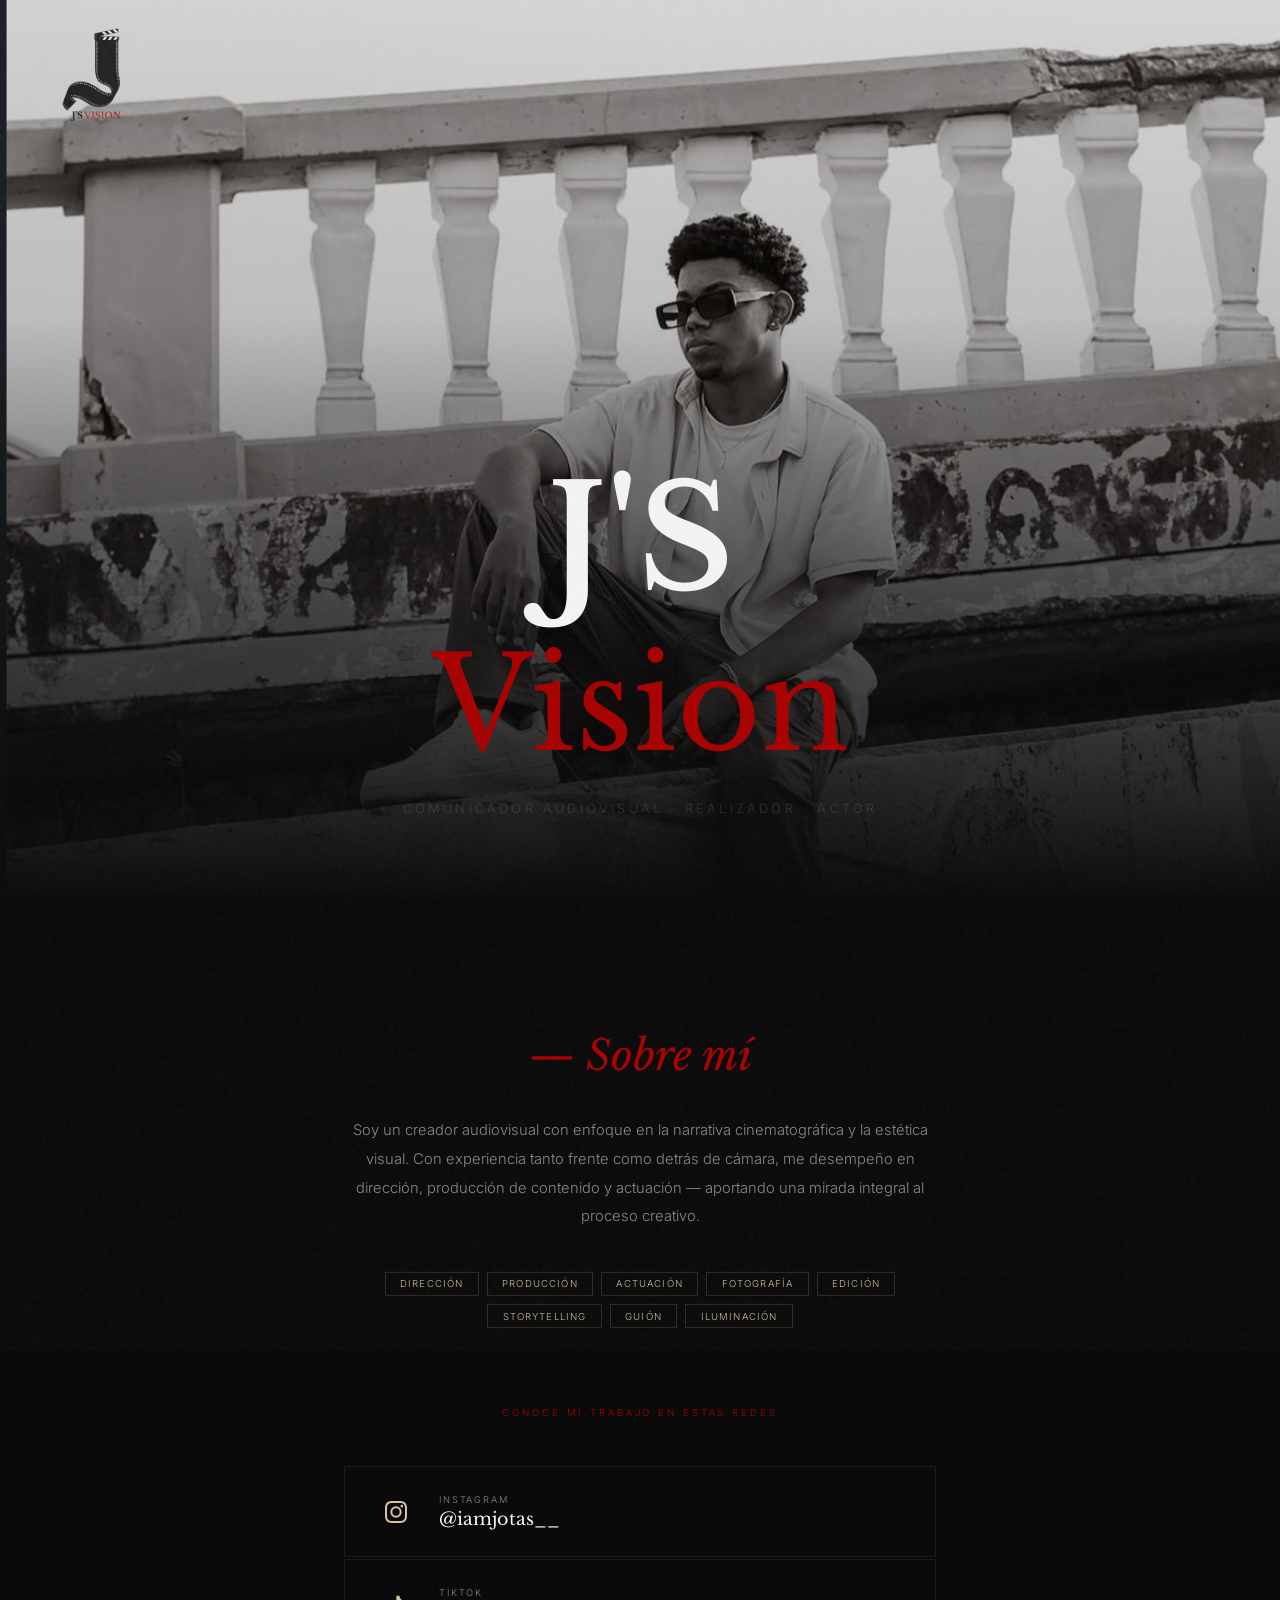
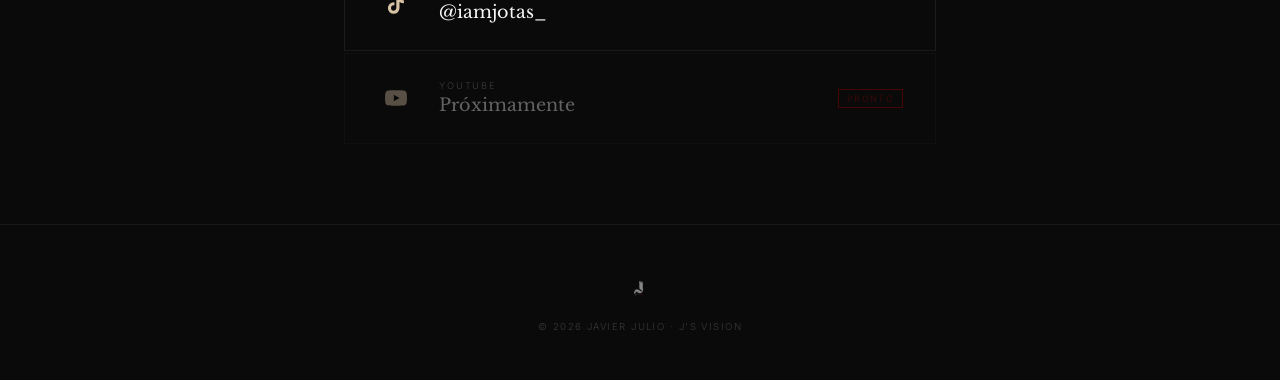
==== index.html @ 52801b34 "feat: portfolio cinematográfico J's Vision" ====
<!DOCTYPE html>
<html lang="es">
<head>
  <meta charset="UTF-8" />
  <meta name="viewport" content="width=device-width, initial-scale=1.0" />
  <title>J's Vision — @iamjotas__</title>

  <link rel="preconnect" href="https://fonts.googleapis.com" />
  <link rel="preconnect" href="https://fonts.gstatic.com" crossorigin />
  <link href="https://fonts.googleapis.com/css2?family=Libre+Baskerville:ital,wght@0,400;0,700;1,400&family=Inter:wght@300;400&display=swap" rel="stylesheet" />

  <script src="https://cdnjs.cloudflare.com/ajax/libs/gsap/3.12.5/gsap.min.js"></script>

  <style>
    *, *::before, *::after { box-sizing: border-box; margin: 0; padding: 0; }

    :root {
      --black: #0A0A0A;
      --wine:  #AB0000;
      --beige: #D8C3A5;
      --white: #F5F5F5;
      --dim:   rgba(245,245,245,0.55);
    }

    html, body {
      background: var(--black);
      color: var(--white);
      font-family: 'Inter', sans-serif;
      font-weight: 300;
      overflow-x: hidden;
    }

    /* ── GRAIN ── */
    body::before {
      content: '';
      position: fixed;
      inset: -50%;
      width: 200%; height: 200%;
      pointer-events: none;
      z-index: 9999;
      opacity: 0.035;
      background-image: url("data:image/svg+xml,%3Csvg viewBox='0 0 512 512' xmlns='http://www.w3.org/2000/svg'%3E%3Cfilter id='n'%3E%3CfeTurbulence type='fractalNoise' baseFrequency='0.75' numOctaves='4' stitchTiles='stitch'/%3E%3C/filter%3E%3Crect width='100%25' height='100%25' filter='url(%23n)'/%3E%3C/svg%3E");
      animation: grain 0.9s steps(2) infinite;
    }
    @keyframes grain {
      0%,100%{transform:translate(0,0)} 20%{transform:translate(2%,3%)}
      40%{transform:translate(-3%,1%)} 60%{transform:translate(3%,-1%)}
      80%{transform:translate(-2%,2%)}
    }

    /* ══════════════════════════════
       HERO
    ══════════════════════════════ */
    .hero {
      position: relative;
      width: 100%;
      height: 100svh;
      min-height: 600px;
      overflow: hidden;
    }

    /* Foto de fondo */
    .hero-photo {
      position: absolute;
      inset: 0;
      background-image: url('assets/hero.jpeg');
      background-size: cover;
      background-position: center 25%;
      transform: scale(1.04);
      transition: transform 8s ease-out;
    }
    .hero-photo.loaded { transform: scale(1); }

    /* Degradado negro hacia abajo */
    .hero-gradient {
      position: absolute;
      inset: 0;
      background: linear-gradient(
        to bottom,
        rgba(10,10,10,0.15)  0%,
        rgba(10,10,10,0.25) 35%,
        rgba(10,10,10,0.65) 65%,
        rgba(10,10,10,1)   100%
      );
    }

    /* Contenido del hero */
    .hero-content {
      position: absolute;
      inset: 0;
      display: flex;
      flex-direction: column;
      align-items: center;
      justify-content: flex-end;
      padding-bottom: 6rem;
      text-align: center;
    }

    .hero-logo-corner {
      position: absolute;
      top: -20px;
      left: 0;
      z-index: 10;
      height: 200px;
      width: auto;
      object-fit: contain;
      opacity: 0;
    }

    .hero-title {
      font-family: 'Libre Baskerville', serif;
      line-height: 1;
      margin-bottom: 1.2rem;
      overflow: hidden;
    }
    .hero-title .line1 {
      display: block;
      font-size: clamp(4rem, 14vw, 9rem);
      margin-bottom: 30px;
      font-weight: 700;
      color: var(--white);
      opacity: 0;
      transform: translateY(40px);
    }
    .hero-title .line2 {
      display: block;
      font-size: clamp(3.5rem, 13vw, 8rem);
      font-weight: 400;
      color: var(--wine);
      opacity: 0;
      transform: translateY(40px);
    }

    .hero-sub {
      font-size: clamp(0.7rem, 2vw, 0.8rem);
      letter-spacing: 0.25em;
      text-transform: uppercase;
      color: var(--dim);
      opacity: 0;
      margin-bottom: 0;
    }

    /* ══════════════════════════════
       SOBRE MÍ
    ══════════════════════════════ */
    .about-section {
      background: var(--black);
      padding: 6rem 1.5rem 5rem;
      text-align: center;
    }

    .about-eyebrow {
      font-size: 0.58rem;
      letter-spacing: 0.3em;
      text-transform: uppercase;
      color: var(--wine);
      display: block;
      margin-bottom: 2rem;
    }

    .about-heading {
      font-family: 'Libre Baskerville', serif;
      font-size: clamp(1.6rem, 5vw, 2.6rem);
      font-weight: 400;
      color: var(--white);
      line-height: 1.35;
      max-width: 680px;
      margin: 0 auto 2rem;
    }
    .about-heading em {
      font-style: italic;
      color: var(--wine);
    }

    .about-bio {
      font-size: clamp(0.82rem, 2vw, 0.92rem);
      line-height: 1.95;
      color: var(--dim);
      max-width: 580px;
      margin: 0 auto 2.5rem;
    }

    .about-tags {
      display: flex;
      flex-wrap: wrap;
      justify-content: center;
      gap: 0.5rem;
      max-width: 560px;
      margin: 0 auto;
    }
    .about-tag {
      font-size: 0.6rem;
      letter-spacing: 0.12em;
      text-transform: uppercase;
      color: var(--beige);
      border: 1px solid rgba(216,195,165,0.2);
      padding: 0.35rem 0.9rem;
    }

    .about-rule {
      width: 1px;
      height: 50px;
      background: linear-gradient(to bottom, rgba(216,195,165,0.2), transparent);
      margin: 4rem auto 0;
    }

    /* ══════════════════════════════
       REDES SOCIALES
    ══════════════════════════════ */
    .social-section {
      background: var(--black);
      padding: 0 0 5rem;
    }

    .social-divider {
      width: 1px;
      height: 60px;
      background: linear-gradient(to bottom, transparent, rgba(216,195,165,0.25));
      margin: 0 auto 4rem;
    }

    .social-label {
      text-align: center;
      font-size: 0.6rem;
      letter-spacing: 0.3em;
      text-transform: uppercase;
      color: var(--wine);
      margin-bottom: 3rem;
    }

    .social-cards {
      display: flex;
      flex-direction: column;
      gap: 2px;
      max-width: 640px;
      margin: 0 auto;
      padding: 0 1.5rem;
    }

    .social-card {
      display: flex;
      align-items: center;
      gap: 1.5rem;
      padding: 1.6rem 2rem;
      border: 1px solid rgba(245,245,245,0.07);
      text-decoration: none;
      color: var(--white);
      position: relative;
      overflow: hidden;
      transition: border-color 0.35s, transform 0.35s cubic-bezier(0.16,1,0.3,1);
      opacity: 0;
      transform: translateY(20px);
    }
    .social-card::before {
      content: '';
      position: absolute;
      inset: 0;
      opacity: 0;
      transition: opacity 0.35s;
    }
    .social-card.ig::before  { background: linear-gradient(135deg, rgba(131,58,180,0.08), rgba(253,29,29,0.08), rgba(252,176,69,0.08)); }
    .social-card.tt::before  { background: rgba(105,201,208,0.05); }
    .social-card.yt::before  { background: rgba(255,0,0,0.05); }

    .social-card:hover { border-color: rgba(216,195,165,0.22); transform: translateX(6px); }
    .social-card:hover::before { opacity: 1; }

    .social-card.soon {
      opacity: 0.38 !important;
      pointer-events: none;
      transform: none !important;
    }

    .card-icon {
      width: 38px; height: 38px;
      display: flex; align-items: center; justify-content: center;
      flex-shrink: 0;
      color: var(--beige);
      position: relative; z-index: 1;
    }
    .card-icon svg { width: 22px; height: 22px; }

    .card-text {
      flex: 1;
      position: relative; z-index: 1;
    }
    .card-platform {
      display: block;
      font-size: 0.58rem;
      letter-spacing: 0.2em;
      text-transform: uppercase;
      color: var(--dim);
      margin-bottom: 0.2rem;
    }
    .card-handle {
      display: block;
      font-family: 'Libre Baskerville', serif;
      font-size: 1.1rem;
      font-weight: 400;
      color: var(--white);
    }

    .card-arrow {
      font-size: 1rem;
      color: var(--beige);
      opacity: 0;
      transform: translateX(-8px);
      transition: opacity 0.3s, transform 0.3s;
      position: relative; z-index: 1;
    }
    .social-card:hover .card-arrow { opacity: 1; transform: translateX(0); }

    .soon-badge {
      font-size: 0.55rem;
      letter-spacing: 0.15em;
      text-transform: uppercase;
      color: var(--wine);
      border: 1px solid var(--wine);
      padding: 0.2rem 0.5rem;
      position: relative; z-index: 1;
    }

    /* ── Footer mínimo ── */
    .mini-footer {
      text-align: center;
      padding: 3rem 1.5rem;
      border-top: 1px solid rgba(216,195,165,0.07);
    }
    .mini-footer img {
      height: 32px;
      width: auto;
      object-fit: contain;
      opacity: 0.5;
      margin: 0 auto 1rem;
      display: block;
    }
    .mini-footer p {
      font-size: 0.6rem;
      letter-spacing: 0.15em;
      text-transform: uppercase;
      color: rgba(245,245,245,0.2);
    }

    /* ── Responsive ── */
    @media (max-width: 480px) {
      .hero-content { padding-bottom: 4rem; }
      .hero-logo { height: 40px; margin-bottom: 1.5rem; }
      .social-cards { padding: 0 1rem; }
      .social-card { padding: 1.3rem 1.3rem; gap: 1.2rem; }
    }
  </style>
</head>
<body>

  <!-- ══════════════════════════════
       HERO
  ══════════════════════════════ -->
  <section class="hero" id="hero">
    <div class="hero-photo" id="heroPhoto"></div>
    <div class="hero-gradient"></div>

    <img src="assets/logo_negro.png" alt="J's Vision" class="hero-logo-corner" id="heroLogo" />

    <div class="hero-content">
      <h1 class="hero-title">
        <span class="line1" id="line1">J'S</span>
        <span class="line2" id="line2">Vision</span>
      </h1>

      <p class="hero-sub" id="heroSub">Comunicador Audiovisual · Realizador · Actor</p>
    </div>
  </section>

  <!-- ══════════════════════════════
       SOBRE MÍ
  ══════════════════════════════ -->
  <section class="about-section" id="aboutSection">
    <span class="about-eyebrow"></span>
    <h2 class="about-heading">
      <em>— Sobre mí</em> 
    </h2>
    <p class="about-bio">
      Soy un creador audiovisual con enfoque en la narrativa cinematográfica y la estética visual.
      Con experiencia tanto frente como detrás de cámara, me desempeño en dirección, producción de contenido
      y actuación — aportando una mirada integral al proceso creativo.
    </p>
    <div class="about-tags">
      <span class="about-tag">Dirección</span>
      <span class="about-tag">Producción</span>
      <span class="about-tag">Actuación</span>
      <span class="about-tag">Fotografía</span>
      <span class="about-tag">Edición</span>
      <span class="about-tag">Storytelling</span>
      <span class="about-tag">Guión</span>
      <span class="about-tag">Iluminación</span>
    </div>
  </section>

  <!-- ══════════════════════════════
       REDES
  ══════════════════════════════ -->
  <section class="social-section">
    <p class="social-label">Conoce mi trabajo en estas redes</p>

    <div class="social-cards">

      <!-- Instagram -->
      <a href="https://instagram.com/iamjotas__" target="_blank" rel="noopener" class="social-card ig">
        <div class="card-icon">
          <svg viewBox="0 0 24 24" fill="currentColor">
            <path d="M12 2.163c3.204 0 3.584.012 4.85.07 3.252.148 4.771 1.691 4.919 4.919.058 1.265.069 1.645.069 4.849 0 3.205-.012 3.584-.069 4.849-.149 3.225-1.664 4.771-4.919 4.919-1.266.058-1.644.07-4.85.07-3.204 0-3.584-.012-4.849-.07-3.26-.149-4.771-1.699-4.919-4.92-.058-1.265-.07-1.644-.07-4.849 0-3.204.013-3.583.07-4.849.149-3.227 1.664-4.771 4.919-4.919 1.266-.057 1.645-.069 4.849-.069zM12 0C8.741 0 8.333.014 7.053.072 2.695.272.273 2.69.073 7.052.014 8.333 0 8.741 0 12c0 3.259.014 3.668.072 4.948.2 4.358 2.618 6.78 6.98 6.98C8.333 23.986 8.741 24 12 24c3.259 0 3.668-.014 4.948-.072 4.354-.2 6.782-2.618 6.979-6.98.059-1.28.073-1.689.073-4.948 0-3.259-.014-3.667-.072-4.947-.196-4.354-2.617-6.78-6.979-6.98C15.668.014 15.259 0 12 0zm0 5.838a6.162 6.162 0 100 12.324 6.162 6.162 0 000-12.324zM12 16a4 4 0 110-8 4 4 0 010 8zm6.406-11.845a1.44 1.44 0 100 2.881 1.44 1.44 0 000-2.881z"/>
          </svg>
        </div>
        <div class="card-text">
          <span class="card-platform">Instagram</span>
          <span class="card-handle">@iamjotas__</span>
        </div>
        <span class="card-arrow">→</span>
      </a>

      <!-- TikTok -->
      <a href="https://tiktok.com/@iamjotas__" target="_blank" rel="noopener" class="social-card tt">
        <div class="card-icon">
          <svg viewBox="0 0 24 24" fill="currentColor">
            <path d="M19.59 6.69a4.83 4.83 0 01-3.77-4.25V2h-3.45v13.67a2.89 2.89 0 01-2.88 2.5 2.89 2.89 0 01-2.89-2.89 2.89 2.89 0 012.89-2.89c.28 0 .54.04.79.1V9.01a6.27 6.27 0 00-.79-.05 6.34 6.34 0 00-6.34 6.34 6.34 6.34 0 006.34 6.34 6.34 6.34 0 006.33-6.34V8.69a8.18 8.18 0 004.79 1.52V6.75a4.85 4.85 0 01-1.02-.06z"/>
          </svg>
        </div>
        <div class="card-text">
          <span class="card-platform">TikTok</span>
          <span class="card-handle">@iamjotas_</span>
        </div>
        <span class="card-arrow">→</span>
      </a>

      <!-- YouTube -->
      <a href="#" class="social-card yt soon">
        <div class="card-icon">
          <svg viewBox="0 0 24 24" fill="currentColor">
            <path d="M23.495 6.205a3.007 3.007 0 00-2.088-2.088c-1.87-.501-9.396-.501-9.396-.501s-7.507-.01-9.396.501A3.007 3.007 0 00.527 6.205a31.247 31.247 0 00-.522 5.805 31.247 31.247 0 00.522 5.783 3.007 3.007 0 002.088 2.088c1.868.502 9.396.502 9.396.502s7.506 0 9.396-.502a3.007 3.007 0 002.088-2.088 31.247 31.247 0 00.5-5.783 31.247 31.247 0 00-.5-5.805zM9.609 15.601V8.408l6.264 3.602z"/>
          </svg>
        </div>
        <div class="card-text">
          <span class="card-platform">YouTube</span>
          <span class="card-handle">Próximamente</span>
        </div>
        <span class="soon-badge">Pronto</span>
      </a>

    </div>
  </section>

  <!-- Mini footer -->
  <footer class="mini-footer">
    <img src="assets/logo_blanco.png" alt="J's Vision" />
    <p>© 2026 Javier Julio · J's Vision</p>
  </footer>

  <script>
    // Foto hero — efecto Ken Burns al cargar
    const photo = document.getElementById('heroPhoto');
    window.addEventListener('load', () => {
      photo.classList.add('loaded');
    });

    // Animaciones de entrada
    const tl = gsap.timeline({ delay: 0.2 });

    gsap.set(['#line1', '#line2', '#heroSub'], { opacity: 0 });
    gsap.set(['#line1', '#line2'], { y: 40 });
    gsap.set('#heroSub', { y: 16 });
    gsap.set('#heroLogo', { opacity: 0, x: -12 });

    tl.to('#heroLogo', { opacity: 1, x: 0, duration: 1, ease: 'power3.out' })
      .to('#line1',   { opacity: 1, y: 0, duration: 1.1, ease: 'power4.out' }, '-=0.5')
      .to('#line2',   { opacity: 1, y: 0, duration: 1.1, ease: 'power4.out' }, '-=0.85')
      .to('#heroSub', { opacity: 1, y: 0, duration: 0.8, ease: 'power3.out' }, '-=0.5');

    // Sobre mí — reveal
    const aboutEls = document.querySelectorAll('.about-eyebrow, .about-heading, .about-bio, .about-tags');
    gsap.set(aboutEls, { opacity: 0, y: 28 });
    const aboutObs = new IntersectionObserver((entries) => {
      entries.forEach(entry => {
        if (!entry.isIntersecting) return;
        gsap.to(aboutEls, { opacity: 1, y: 0, duration: 0.9, stagger: 0.13, ease: 'power3.out' });
        aboutObs.disconnect();
      });
    }, { threshold: 0.2 });
    aboutObs.observe(document.getElementById('aboutSection'));

    // Cards de redes — reveal con IntersectionObserver
    const cards = document.querySelectorAll('.social-card:not(.soon)');
    const soonCard = document.querySelector('.social-card.soon');

    const observer = new IntersectionObserver((entries) => {
      entries.forEach(entry => {
        if (!entry.isIntersecting) return;
        const els = [...cards, soonCard].filter(Boolean);
        gsap.to(els, {
          opacity: (i, el) => el.classList.contains('soon') ? 0.38 : 1,
          y: 0,
          duration: 0.7,
          stagger: 0.12,
          ease: 'power3.out',
        });
        observer.disconnect();
      });
    }, { threshold: 0.15 });

    observer.observe(document.querySelector('.social-cards'));
  </script>
</body>
</html>
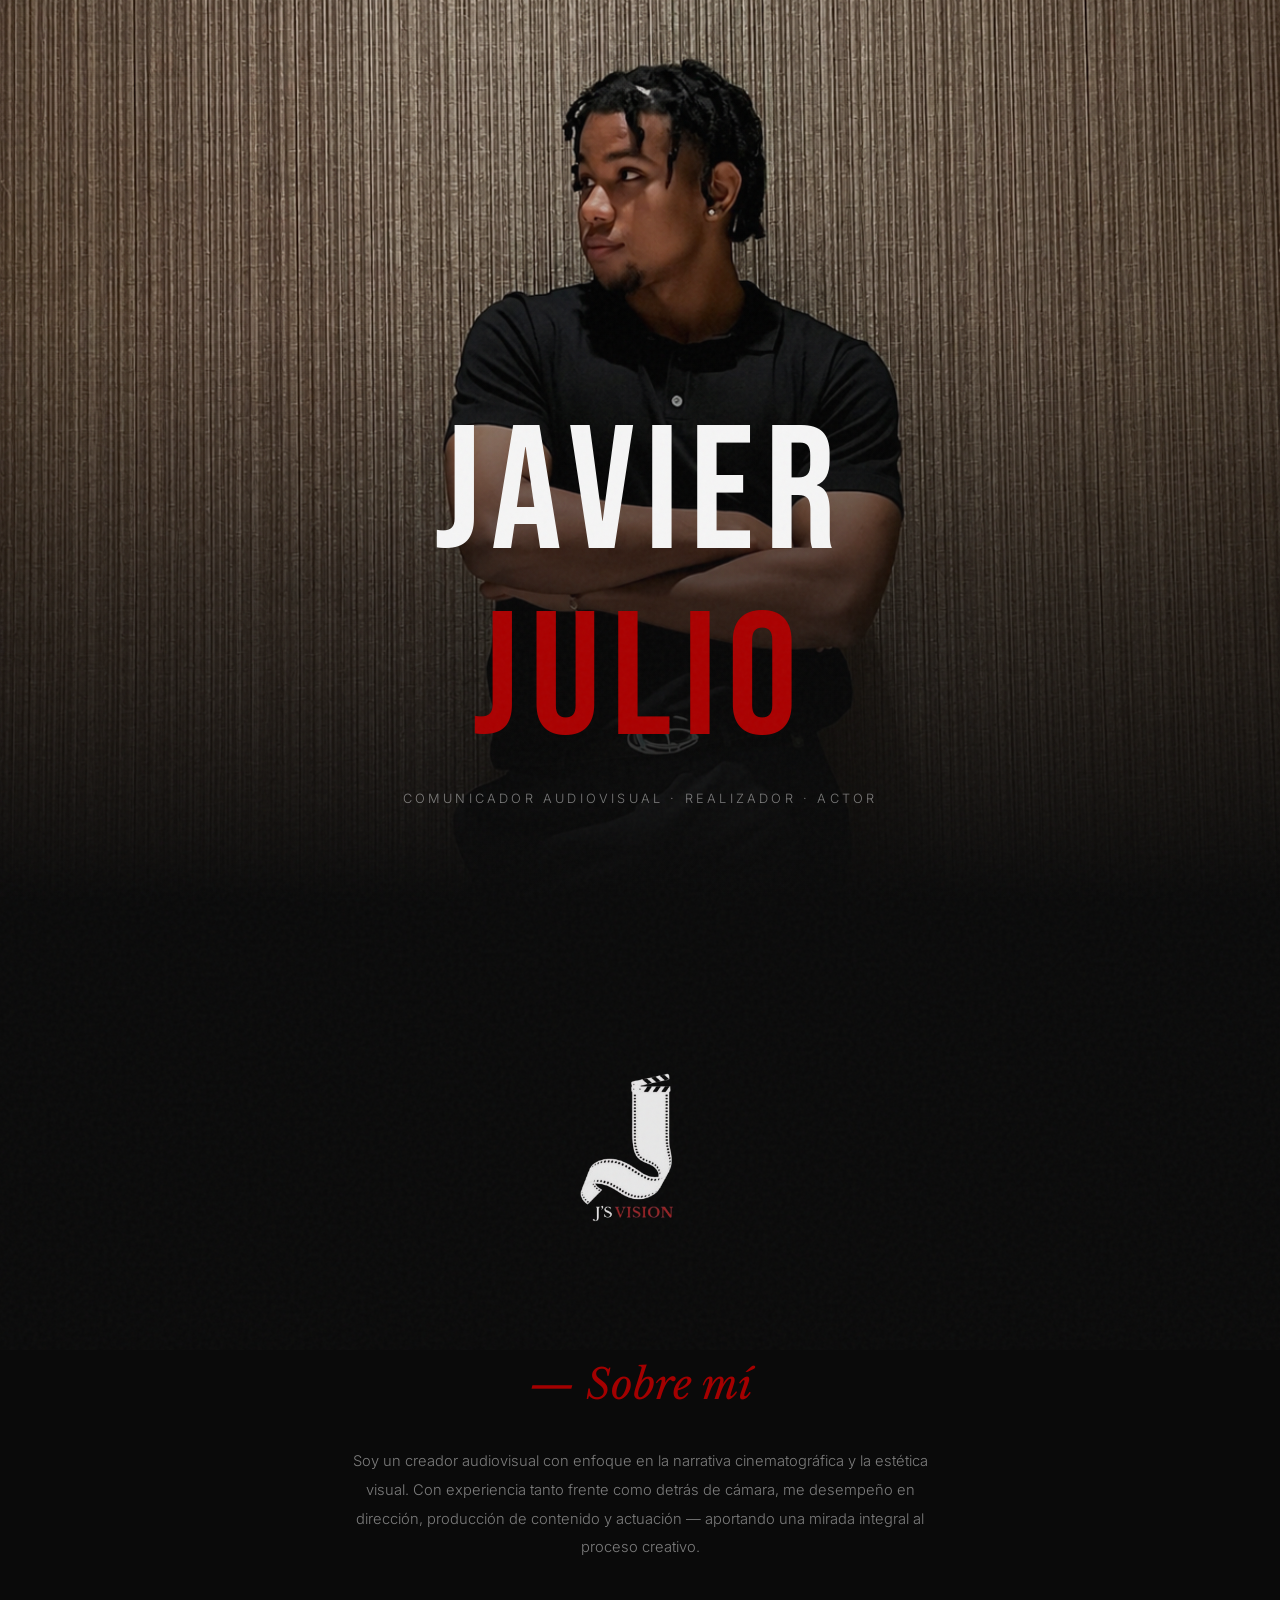
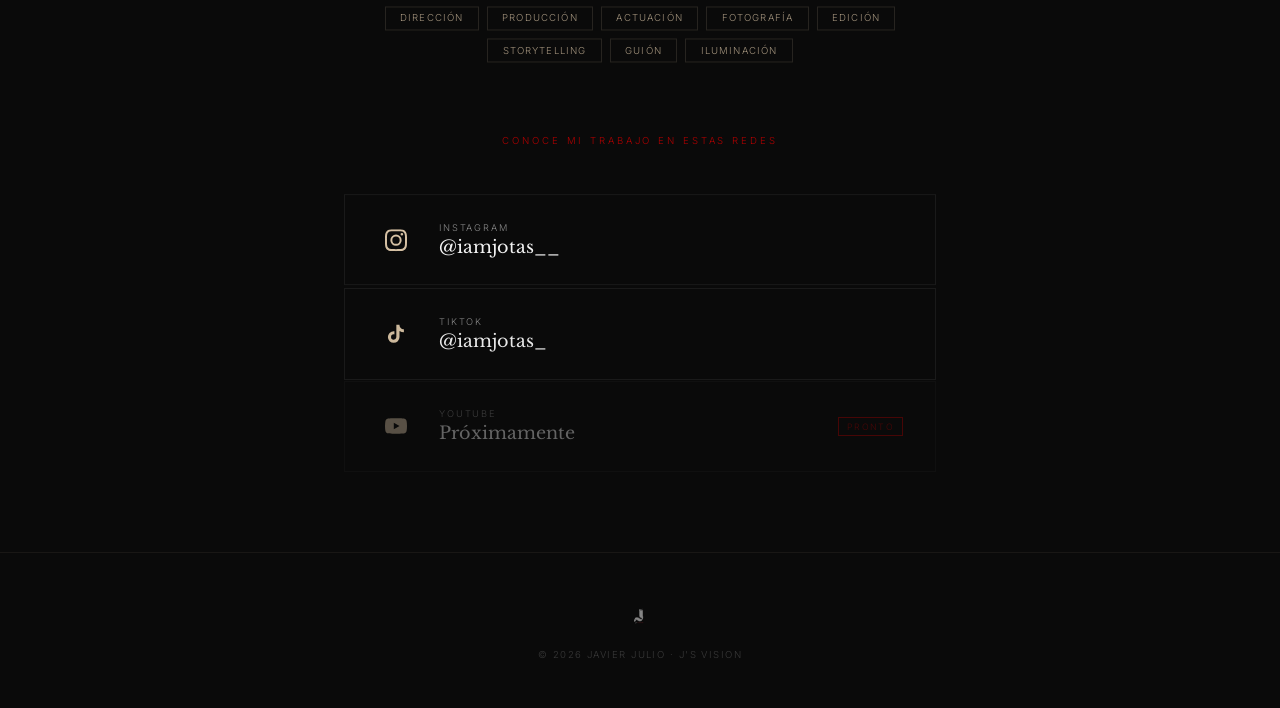
==== commit c0102abf: "update" ====
--- a/index.html
+++ b/index.html
@@ -7,7 +7,7 @@
 
   <link rel="preconnect" href="https://fonts.googleapis.com" />
   <link rel="preconnect" href="https://fonts.gstatic.com" crossorigin />
-  <link href="https://fonts.googleapis.com/css2?family=Libre+Baskerville:ital,wght@0,400;0,700;1,400&family=Inter:wght@300;400&display=swap" rel="stylesheet" />
+  <link href="https://fonts.googleapis.com/css2?family=Bebas+Neue&family=Libre+Baskerville:ital,wght@0,400;0,700;1,400&family=Inter:wght@300;400&display=swap" rel="stylesheet" />
 
   <script src="https://cdnjs.cloudflare.com/ajax/libs/gsap/3.12.5/gsap.min.js"></script>
 
@@ -63,9 +63,9 @@
     .hero-photo {
       position: absolute;
       inset: 0;
-      background-image: url('assets/hero.jpeg');
+      background-image: url('assets/hero2.png');
       background-size: cover;
-      background-position: center 25%;
+      background-position: center 40%;
       transform: scale(1.04);
       transition: transform 8s ease-out;
     }
@@ -96,36 +96,27 @@
       text-align: center;
     }
 
-    .hero-logo-corner {
-      position: absolute;
-      top: -20px;
-      left: 0;
-      z-index: 10;
-      height: 200px;
-      width: auto;
-      object-fit: contain;
-      opacity: 0;
-    }
-
     .hero-title {
-      font-family: 'Libre Baskerville', serif;
+      font-family: 'Bebas Neue', sans-serif;
       line-height: 1;
       margin-bottom: 1.2rem;
       overflow: hidden;
     }
     .hero-title .line1 {
       display: block;
-      font-size: clamp(4rem, 14vw, 9rem);
-      margin-bottom: 30px;
-      font-weight: 700;
+      font-size: clamp(5rem, 18vw, 11rem);
+      margin-bottom: 10px;
+      font-weight: 400;
+      letter-spacing: 0.06em;
       color: var(--white);
       opacity: 0;
       transform: translateY(40px);
     }
     .hero-title .line2 {
       display: block;
-      font-size: clamp(3.5rem, 13vw, 8rem);
+      font-size: clamp(5rem, 18vw, 11rem);
       font-weight: 400;
+      letter-spacing: 0.06em;
       color: var(--wine);
       opacity: 0;
       transform: translateY(40px);
@@ -147,6 +138,15 @@
       background: var(--black);
       padding: 6rem 1.5rem 5rem;
       text-align: center;
+    }
+
+    .about-logo {
+      height: 20rem;
+      width: auto;
+      object-fit: contain;
+      display: block;
+      margin: 0 auto 2.5rem;
+      opacity: 0.9;
     }
 
     .about-eyebrow {
@@ -359,12 +359,10 @@
     <div class="hero-photo" id="heroPhoto"></div>
     <div class="hero-gradient"></div>
 
-    <img src="assets/logo_negro.png" alt="J's Vision" class="hero-logo-corner" id="heroLogo" />
-
     <div class="hero-content">
       <h1 class="hero-title">
-        <span class="line1" id="line1">J'S</span>
-        <span class="line2" id="line2">Vision</span>
+        <span class="line1" id="line1">Javier</span>
+        <span class="line2" id="line2">Julio</span>
       </h1>
 
       <p class="hero-sub" id="heroSub">Comunicador Audiovisual · Realizador · Actor</p>
@@ -375,6 +373,7 @@
        SOBRE MÍ
   ══════════════════════════════ -->
   <section class="about-section" id="aboutSection">
+    <img src="assets/logo_blanco.png" alt="J's Vision" class="about-logo" />
     <span class="about-eyebrow"></span>
     <h2 class="about-heading">
       <em>— Sobre mí</em> 
@@ -468,10 +467,8 @@
     gsap.set(['#line1', '#line2', '#heroSub'], { opacity: 0 });
     gsap.set(['#line1', '#line2'], { y: 40 });
     gsap.set('#heroSub', { y: 16 });
-    gsap.set('#heroLogo', { opacity: 0, x: -12 });
-
-    tl.to('#heroLogo', { opacity: 1, x: 0, duration: 1, ease: 'power3.out' })
-      .to('#line1',   { opacity: 1, y: 0, duration: 1.1, ease: 'power4.out' }, '-=0.5')
+
+    tl.to('#line1',   { opacity: 1, y: 0, duration: 1.1, ease: 'power4.out' })
       .to('#line2',   { opacity: 1, y: 0, duration: 1.1, ease: 'power4.out' }, '-=0.85')
       .to('#heroSub', { opacity: 1, y: 0, duration: 0.8, ease: 'power3.out' }, '-=0.5');
 
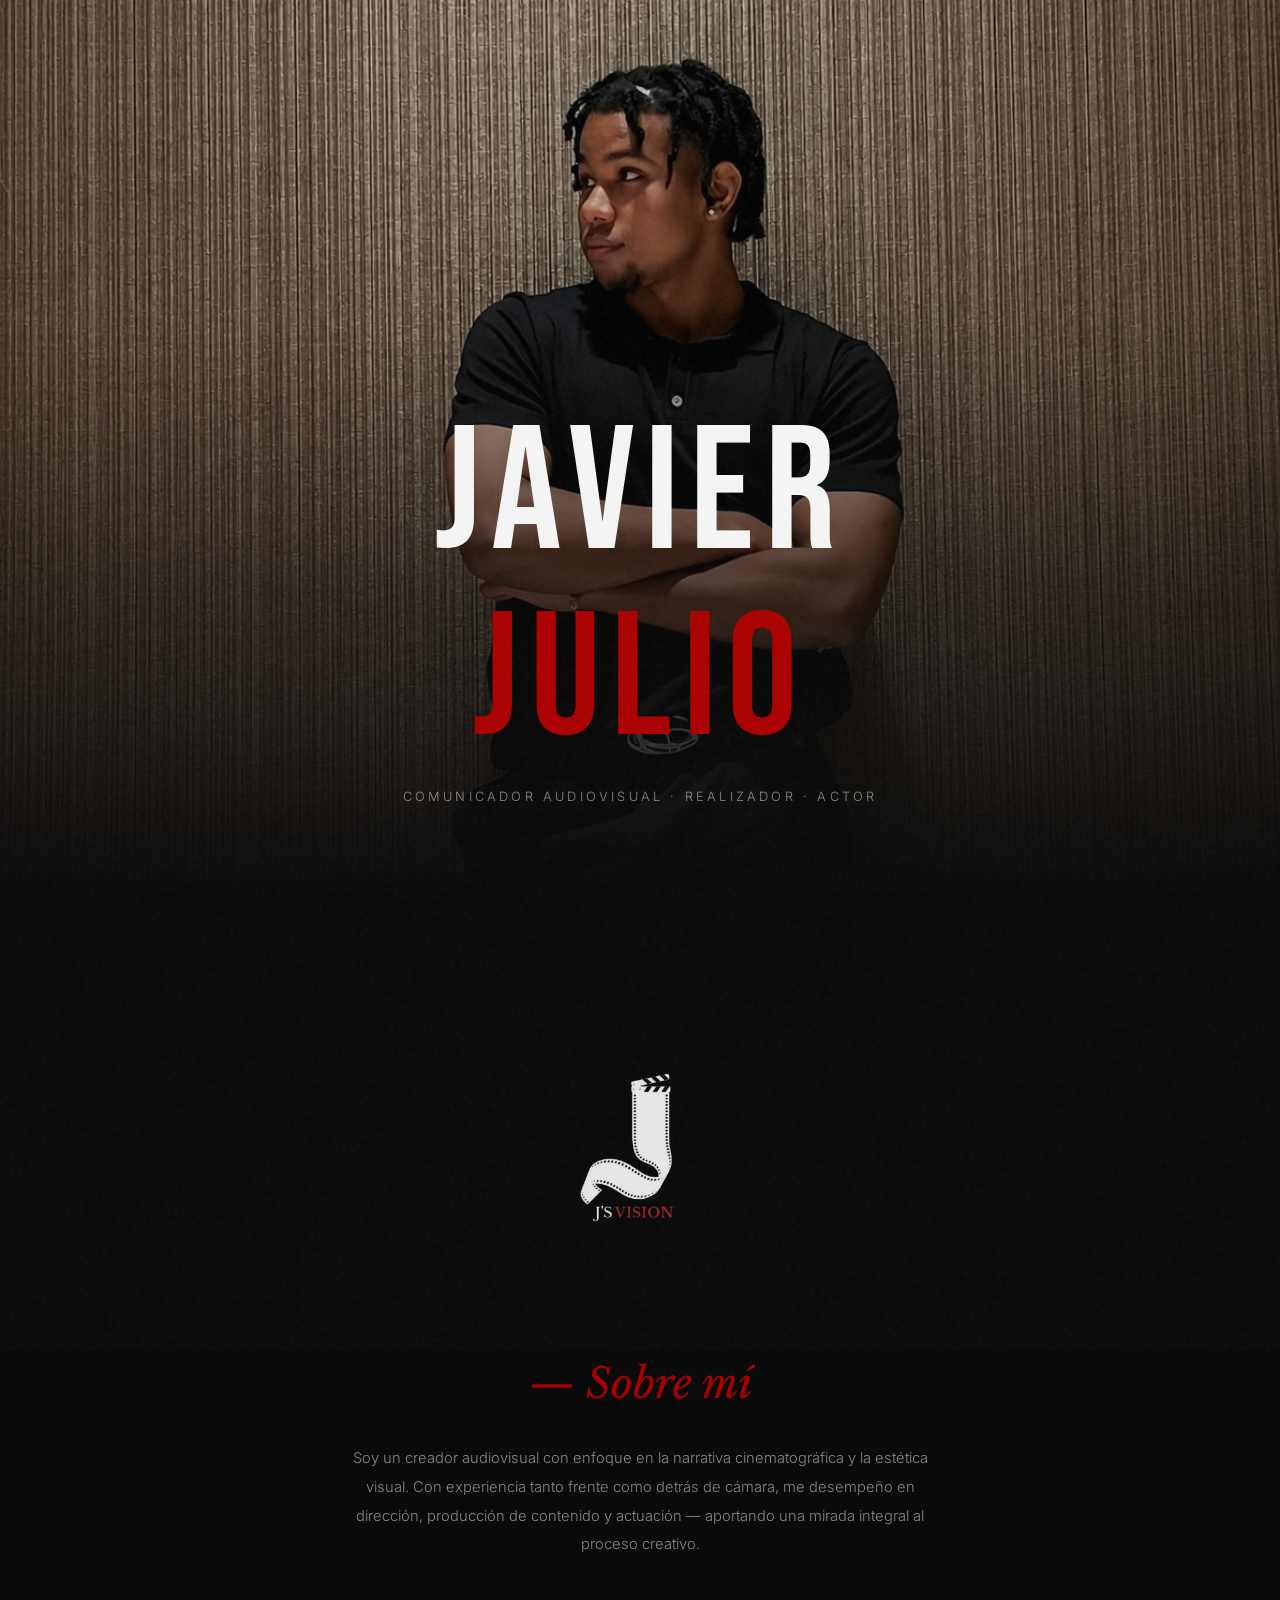
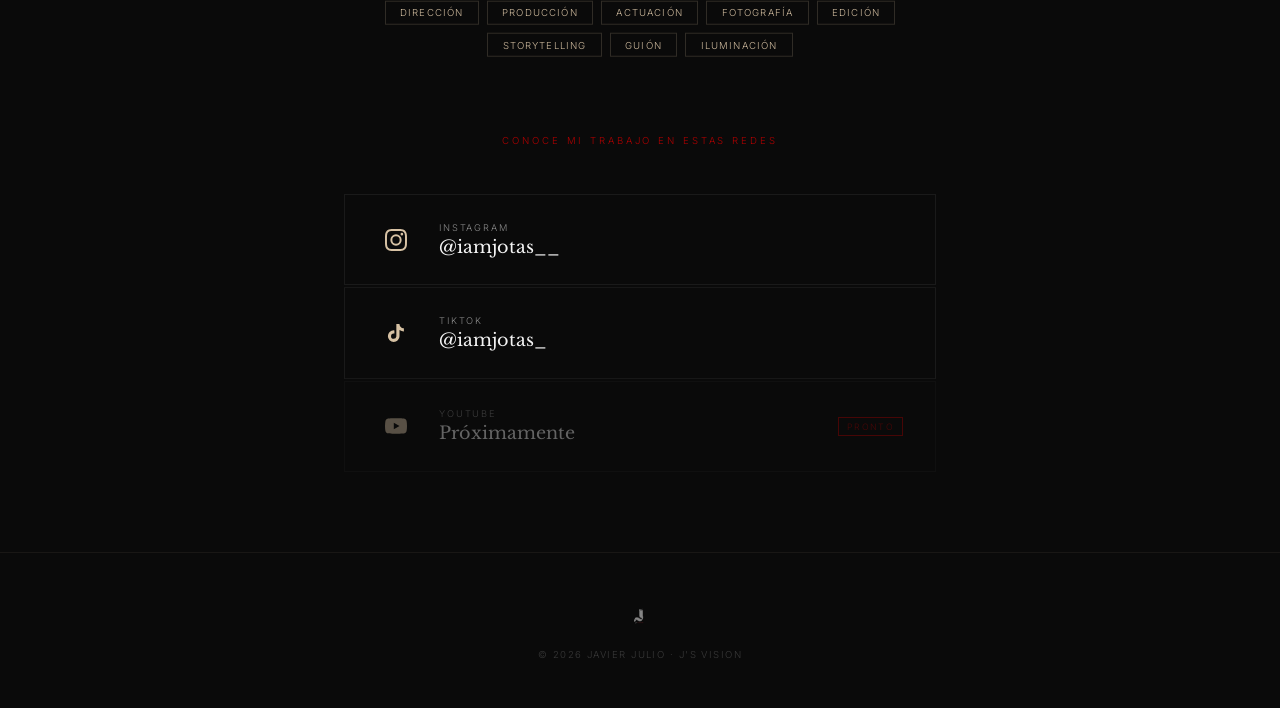
==== commit d81344fa: "update space" ====
--- a/index.html
+++ b/index.html
@@ -344,9 +344,10 @@
     /* ── Responsive ── */
     @media (max-width: 480px) {
       .hero-content { padding-bottom: 4rem; }
-      .hero-logo { height: 40px; margin-bottom: 1.5rem; }
       .social-cards { padding: 0 1rem; }
       .social-card { padding: 1.3rem 1.3rem; gap: 1.2rem; }
+      .about-section { padding: 3rem 1.5rem 2.5rem; }
+      .about-logo { height: 13rem; margin-bottom: 1.2rem; }
     }
   </style>
 </head>
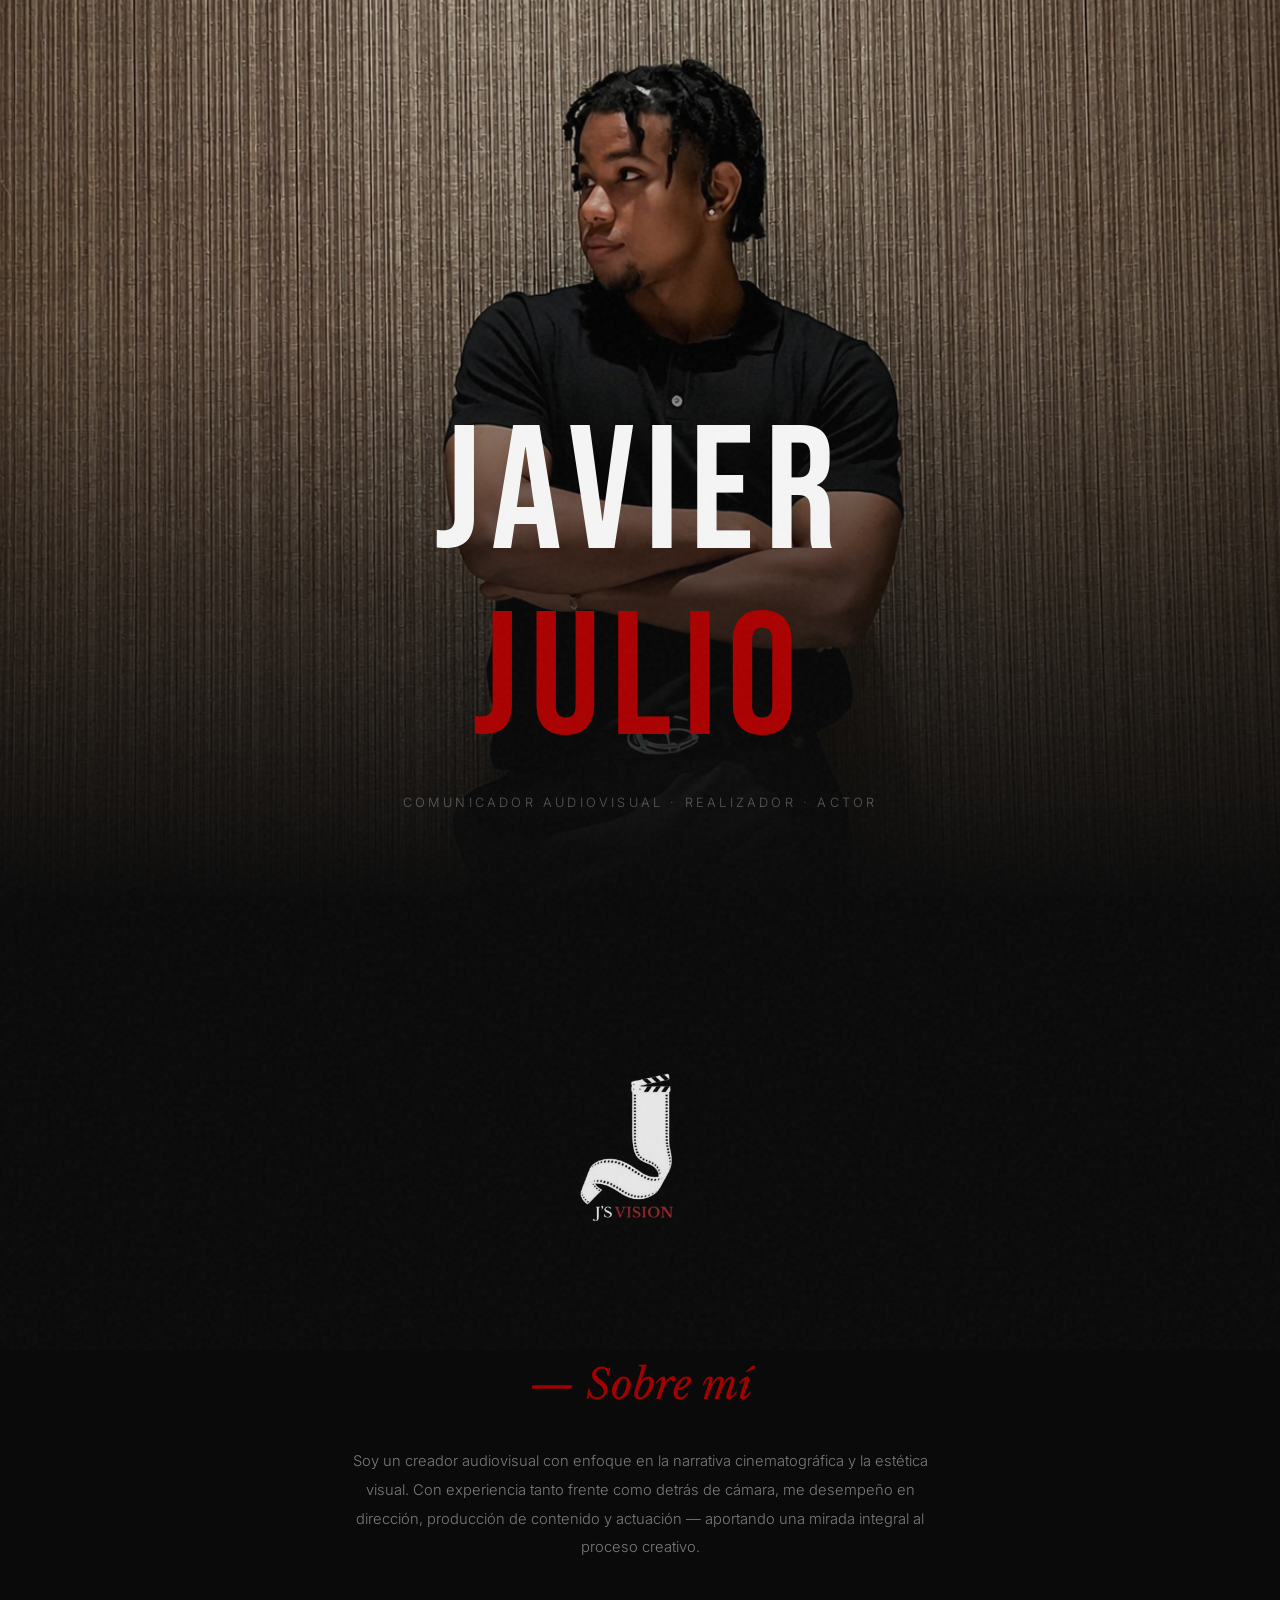
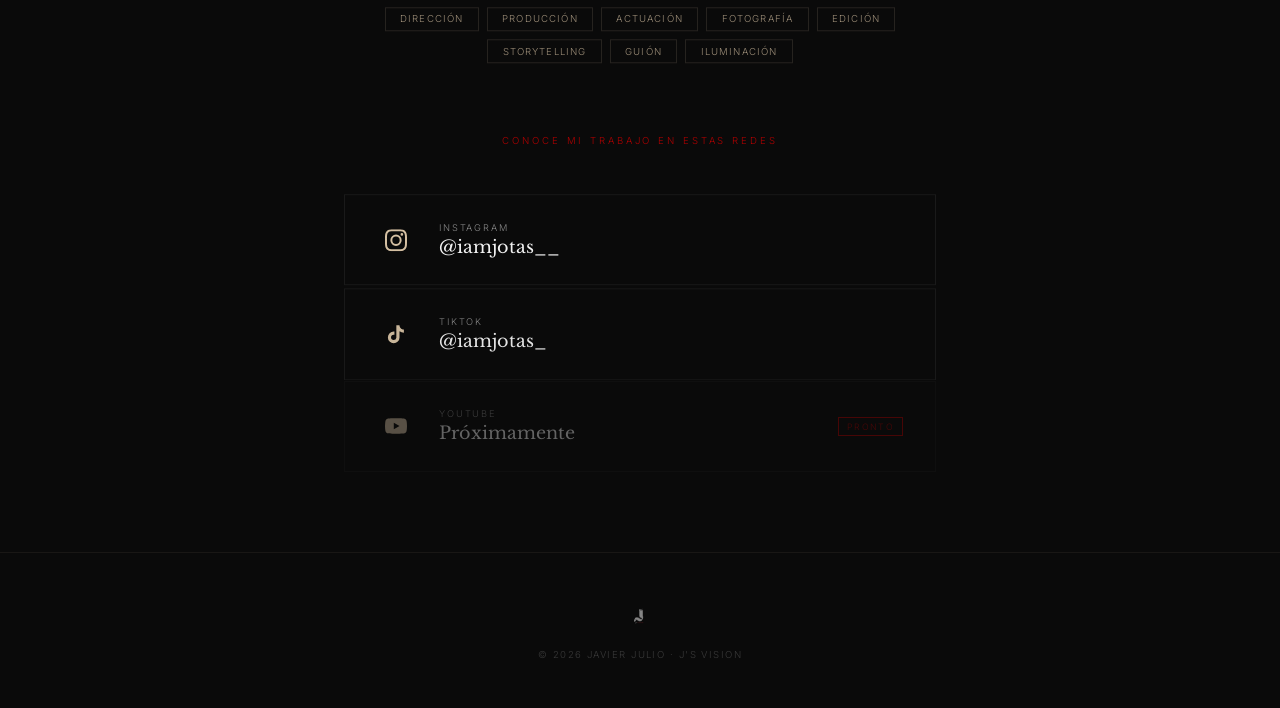
==== commit cf25aede: "update" ====
--- a/index.html
+++ b/index.html
@@ -347,7 +347,7 @@
       .social-cards { padding: 0 1rem; }
       .social-card { padding: 1.3rem 1.3rem; gap: 1.2rem; }
       .about-section { padding: 3rem 1.5rem 2.5rem; }
-      .about-logo { height: 13rem; margin-bottom: 1.2rem; }
+      .about-logo { height: 20rem; margin-bottom: 0rem 1rem; }
     }
   </style>
 </head>
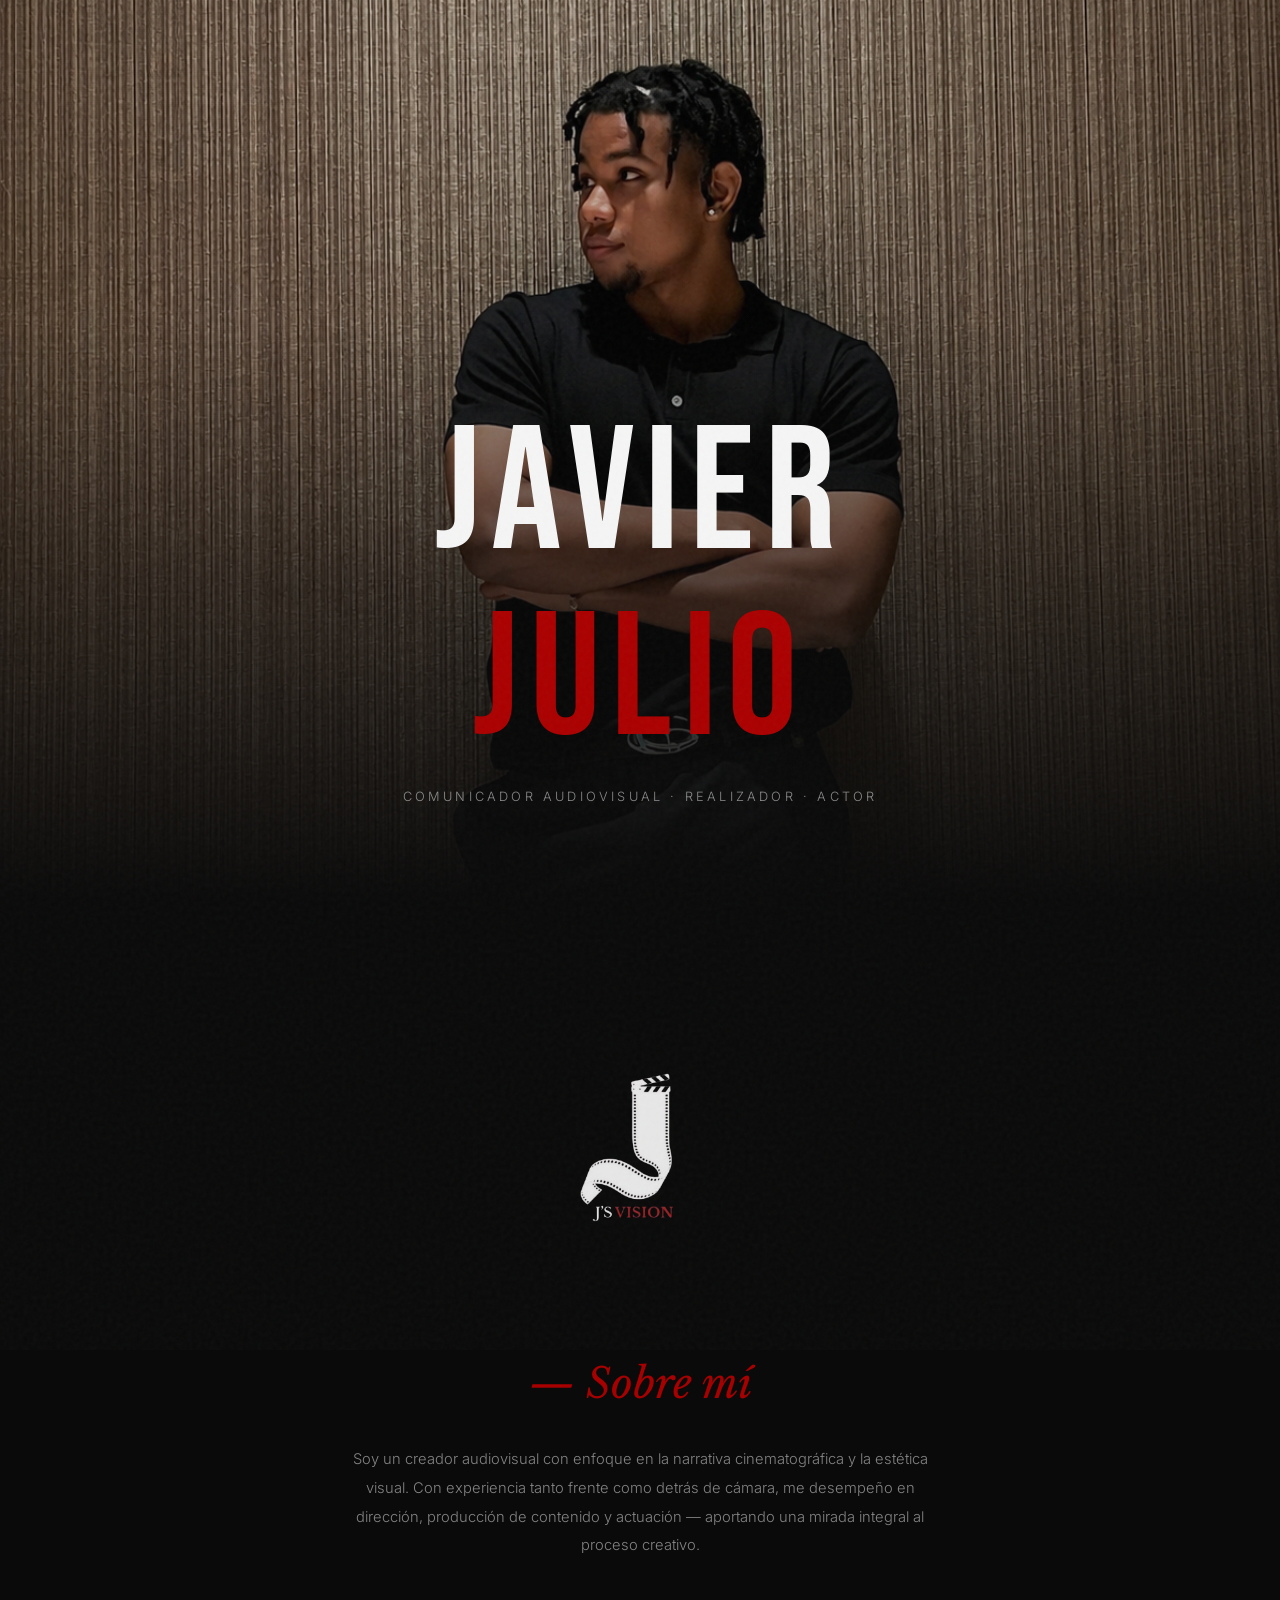
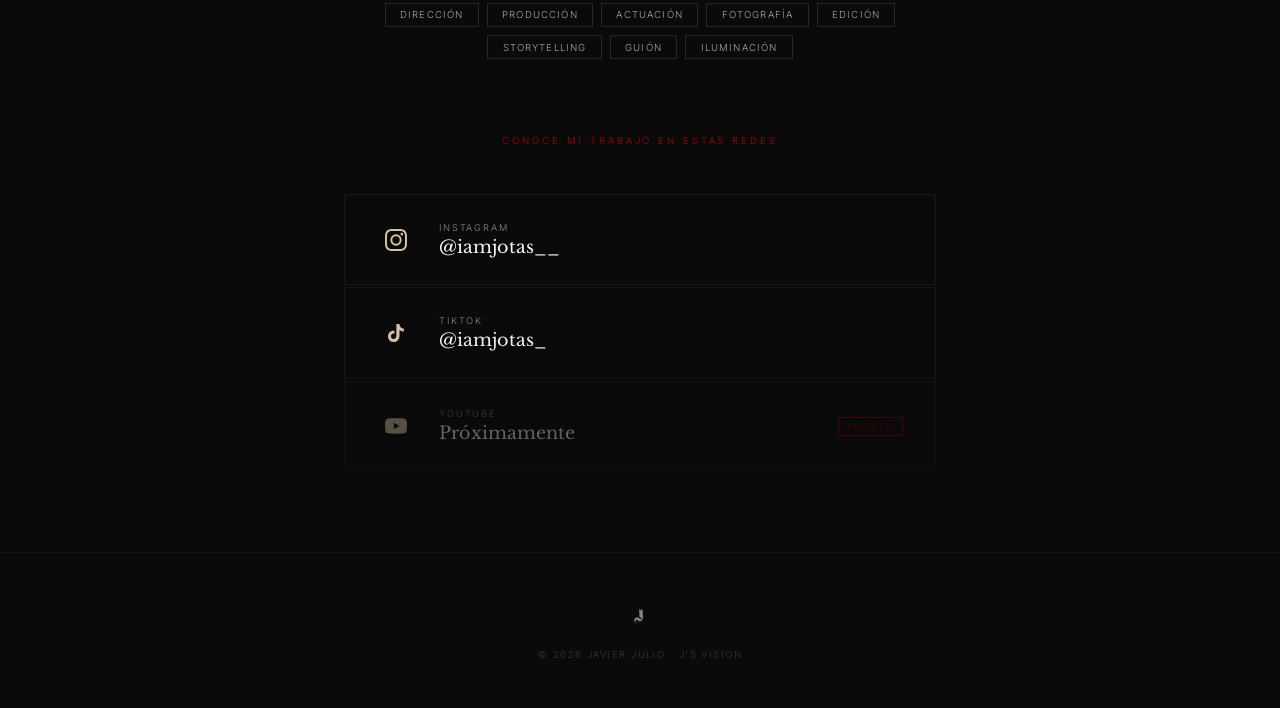
==== commit 4340f7b3: "update tiktok" ====
--- a/index.html
+++ b/index.html
@@ -419,7 +419,7 @@
       </a>
 
       <!-- TikTok -->
-      <a href="https://tiktok.com/@iamjotas__" target="_blank" rel="noopener" class="social-card tt">
+      <a href="https://tiktok.com/@iamjotas_" target="_blank" rel="noopener" class="social-card tt">
         <div class="card-icon">
           <svg viewBox="0 0 24 24" fill="currentColor">
             <path d="M19.59 6.69a4.83 4.83 0 01-3.77-4.25V2h-3.45v13.67a2.89 2.89 0 01-2.88 2.5 2.89 2.89 0 01-2.89-2.89 2.89 2.89 0 012.89-2.89c.28 0 .54.04.79.1V9.01a6.27 6.27 0 00-.79-.05 6.34 6.34 0 00-6.34 6.34 6.34 6.34 0 006.34 6.34 6.34 6.34 0 006.33-6.34V8.69a8.18 8.18 0 004.79 1.52V6.75a4.85 4.85 0 01-1.02-.06z"/>
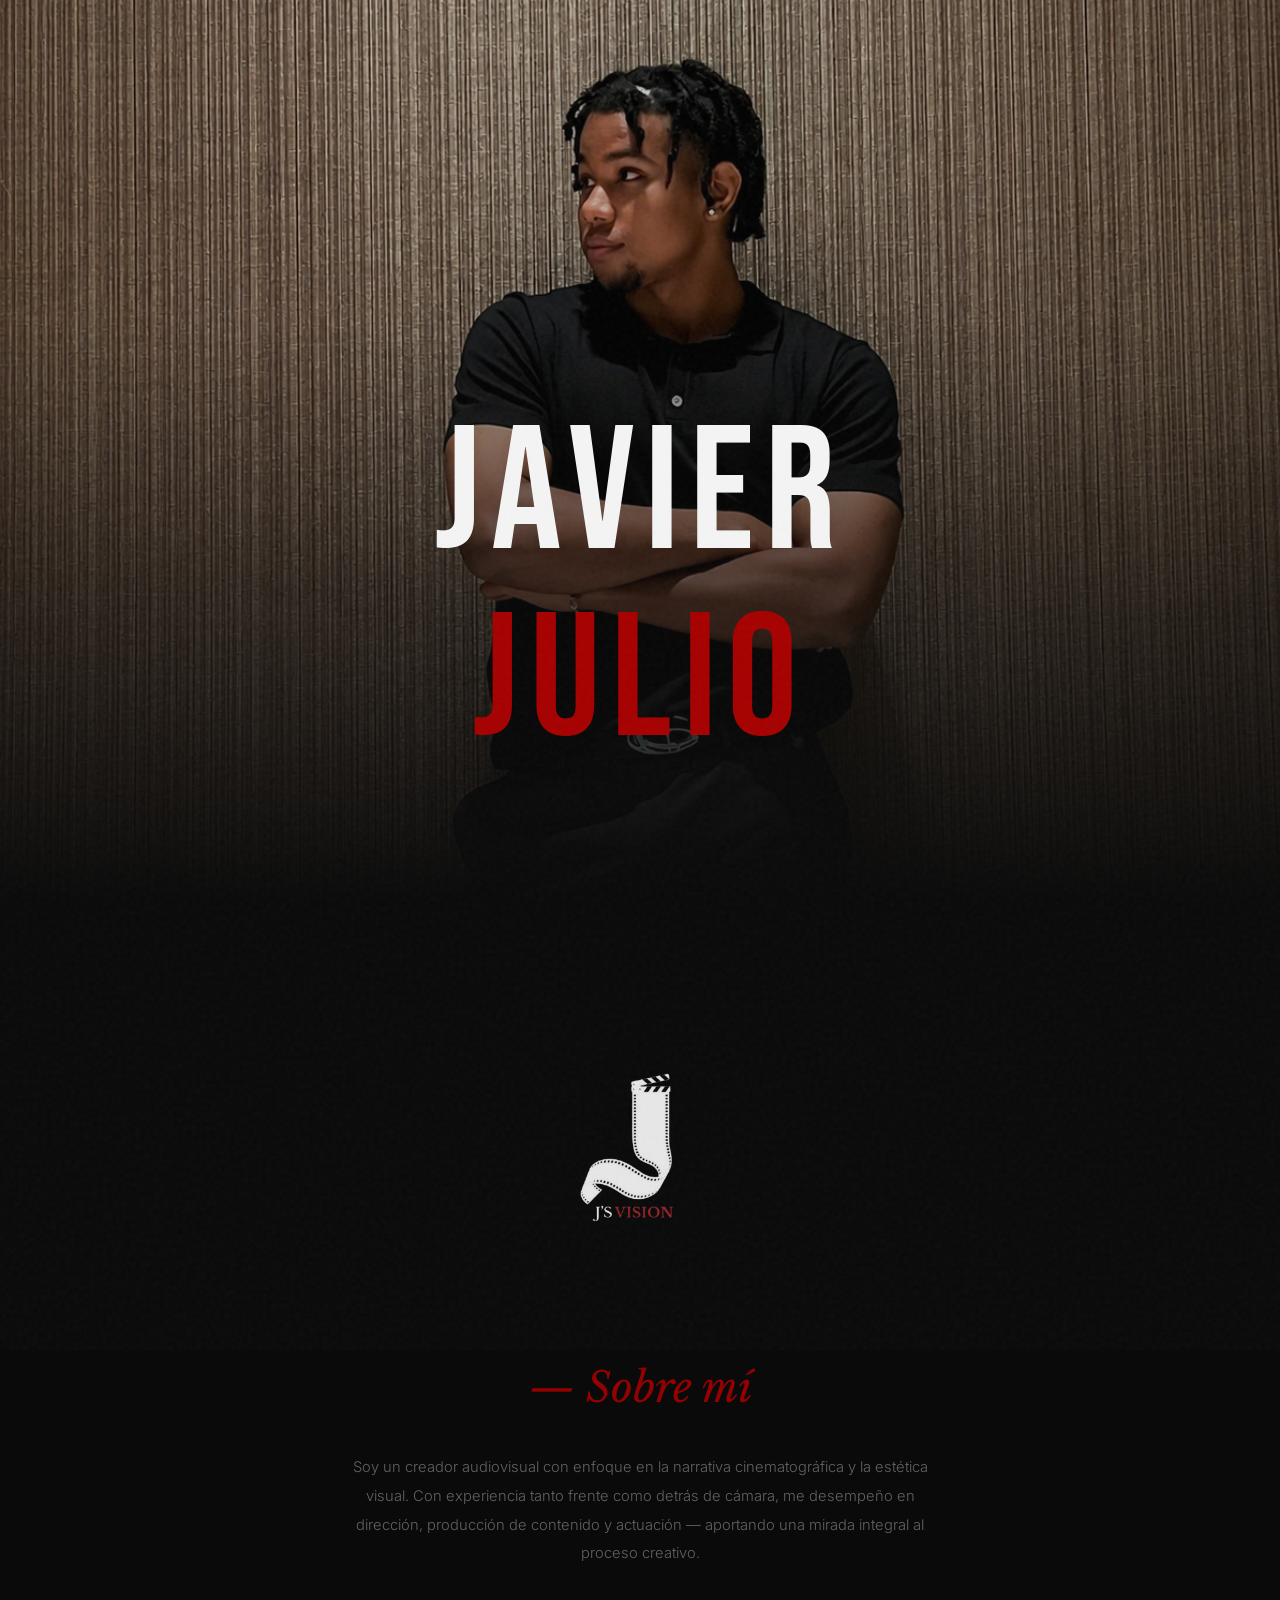
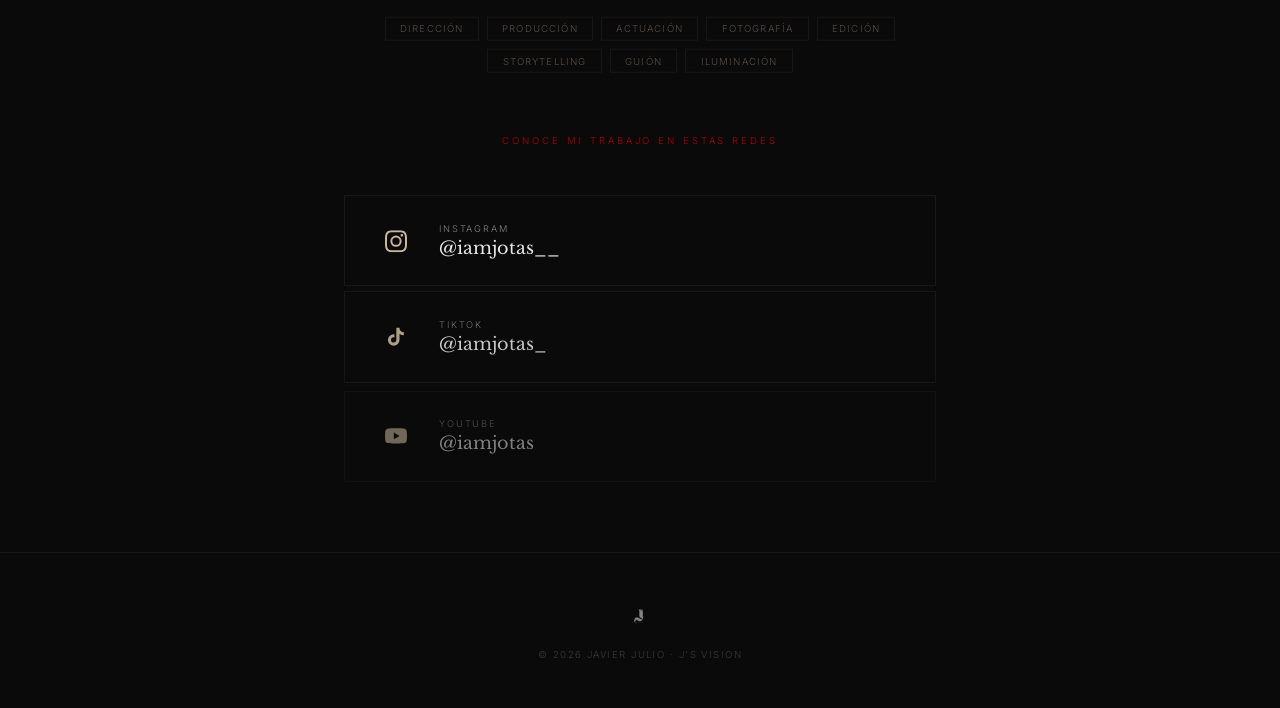
==== commit 2300e2ae: "youtube" ====
--- a/index.html
+++ b/index.html
@@ -433,7 +433,7 @@
       </a>
 
       <!-- YouTube -->
-      <a href="#" class="social-card yt soon">
+      <a href="https://youtube.com/@iamjotas?si=iJcn040mgReoSEZ_" target="_blank" rel="noopener" class="social-card yt">
         <div class="card-icon">
           <svg viewBox="0 0 24 24" fill="currentColor">
             <path d="M23.495 6.205a3.007 3.007 0 00-2.088-2.088c-1.87-.501-9.396-.501-9.396-.501s-7.507-.01-9.396.501A3.007 3.007 0 00.527 6.205a31.247 31.247 0 00-.522 5.805 31.247 31.247 0 00.522 5.783 3.007 3.007 0 002.088 2.088c1.868.502 9.396.502 9.396.502s7.506 0 9.396-.502a3.007 3.007 0 002.088-2.088 31.247 31.247 0 00.5-5.783 31.247 31.247 0 00-.5-5.805zM9.609 15.601V8.408l6.264 3.602z"/>
@@ -441,9 +441,9 @@
         </div>
         <div class="card-text">
           <span class="card-platform">YouTube</span>
-          <span class="card-handle">Próximamente</span>
+          <span class="card-handle">@iamjotas</span>
         </div>
-        <span class="soon-badge">Pronto</span>
+        <span class="card-arrow">→</span>
       </a>
 
     </div>
